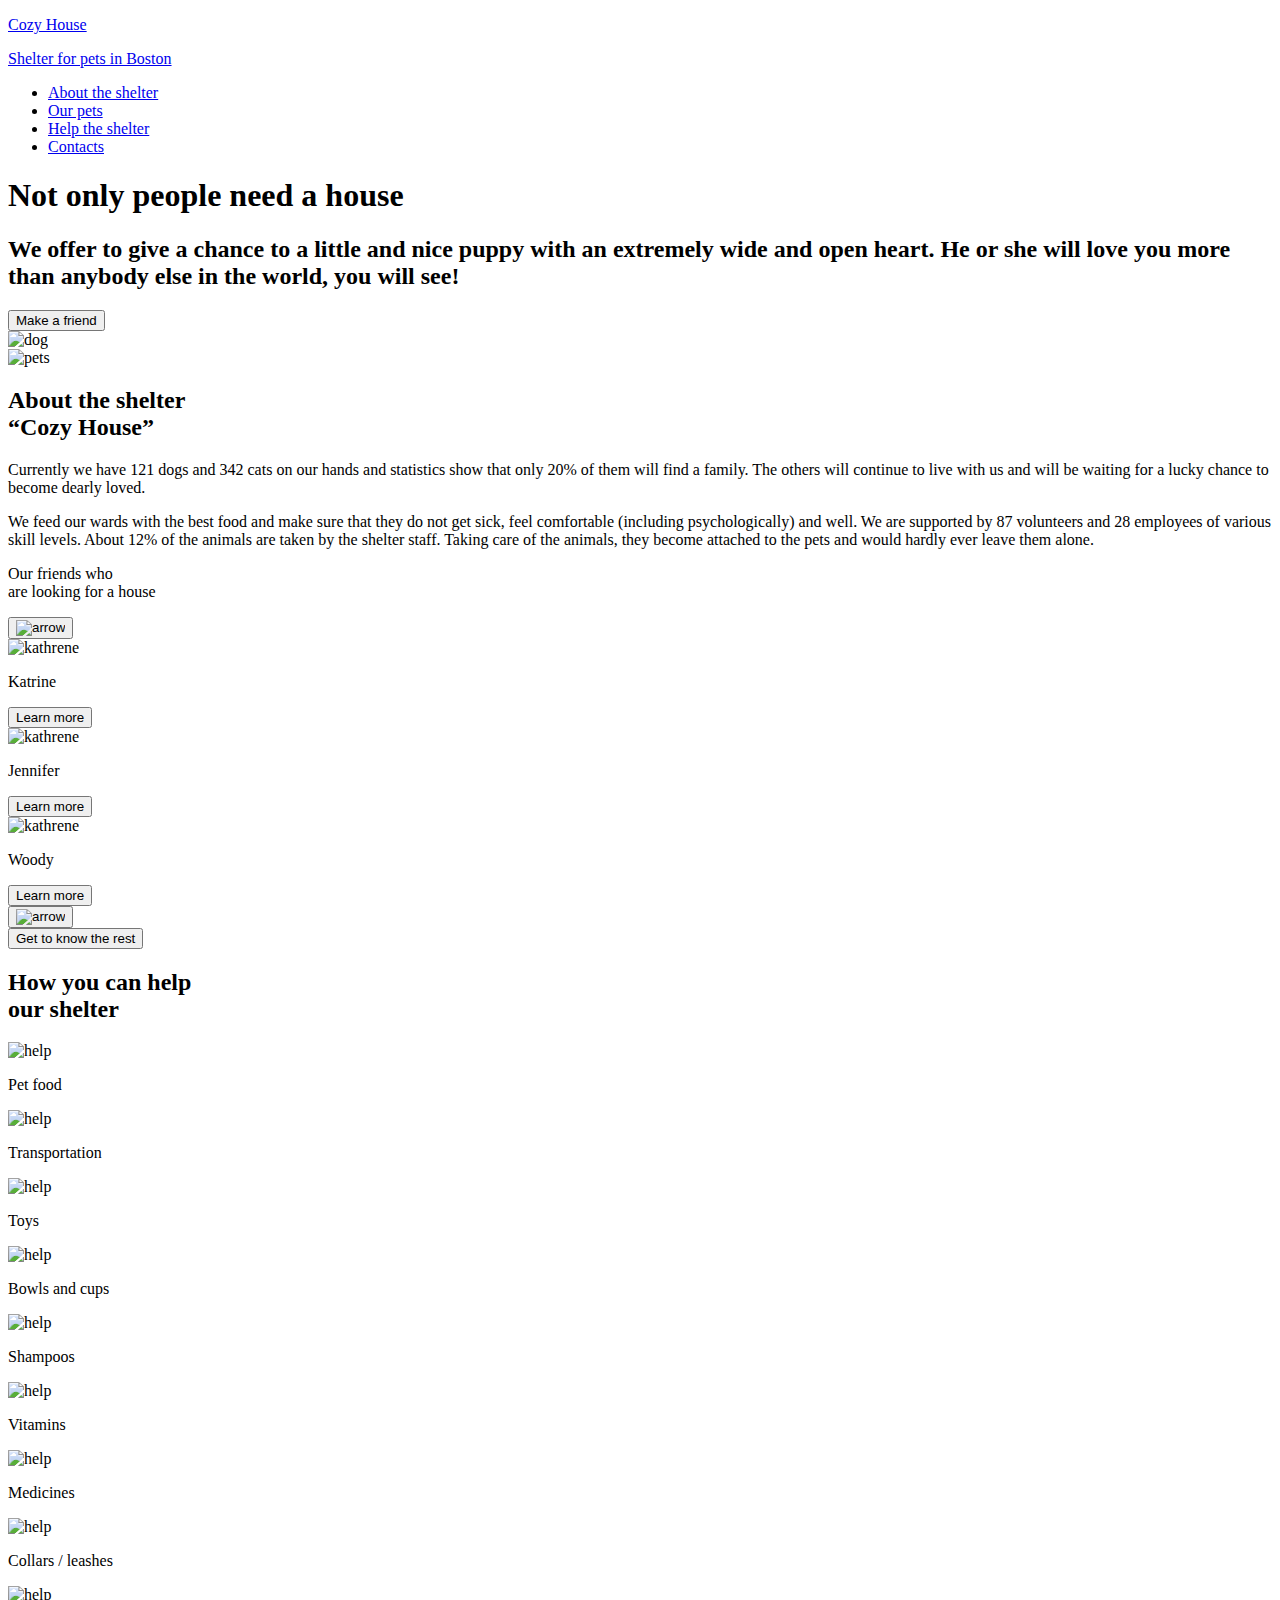
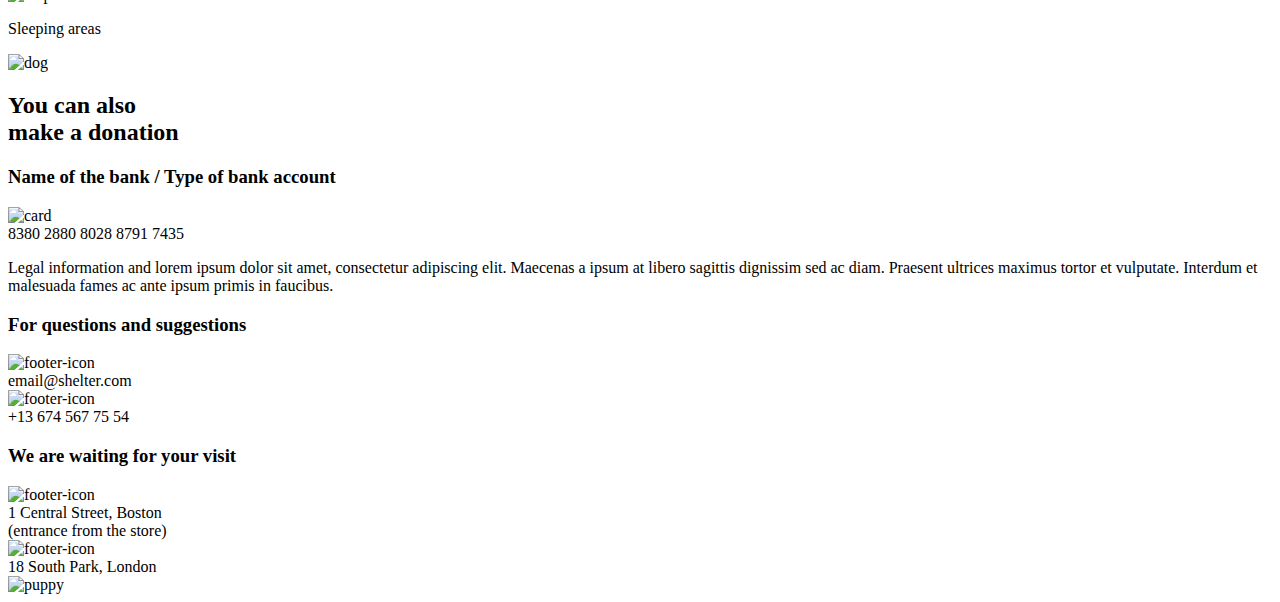
==== index.html @ 0cbd558f "Create index.html" ====
<!DOCTYPE html>
<html lang="en">

<head>
    <meta charset="UTF-8">
    <meta name="viewport" content="width=device-width, initial-scale=1.0">
    <link href="./styles/normalize.css" rel="stylesheet">
    <link href="./styles/theme.css" rel="stylesheet">
    <link href="./styles/global.css" rel="stylesheet">
    <link href="./font-faces.css" rel="stylesheet">
    <link href="./styles/breakpoints.css" rel="stylesheet">
    <link href="./index.css" rel="stylesheet">
    <link href="./styles/common.css" rel="stylesheet">
    <link rel="icon" href="./assets/cat.png" type="image/png">
    <title>Shelter</title>
</head>

<body>
    <div class="wrapper">
        <header class="header">
            <div class="header__container">
                <a href="#" class="header__logo">
                    <p class="header__logo-title">
                        Cozy House
                    </p>
                    <p class="header__logo-subtitle">
                        Shelter for pets in Boston
                    </p>
                </a>
                <nav class="header__navigation">
                    <ul class="header__list">
                        <li class="header__list-item">
                            <a href="#" class="header__link header__link-active">About the shelter</a>
                        </li>
                        <li class="header__list-item">
                            <a href="#" class="header__link">Our pets</a>
                        </li>
                        <li class="header__list-item">
                            <a href="#help" class="header__link">Help the shelter</a>
                        </li>
                        <li class="header__list-item">
                            <a href="#contacts" class="header__link">Contacts</a>
                        </li>
                    </ul>
                </nav>


                <div class="burger">
                    <div class="burger__btn">
                        <span class="burger__line"></span>
                        <span class="burger__line"></span>
                        <span class="burger__line"></span>
                    </div>
                    
                </div>

            </div>
        </header>


        <main class="content">

            <section class="need" id="need">
                <div class="need__container">
                    <div class="need__content">
                        <h1 class="need__title">
                            Not only people need a house
                        </h1>
                        <h2 class="need__about">
                            We offer to give a chance to a little and nice puppy with an extremely wide and open heart.
                            He or she will love you more than anybody else in the world, you will see!
                        </h2>
                        <button class="need__btn btn">

                                Make a friend
                                
                        </button>
                    </div>
                    <img src="./assets/start-screen-puppy.png" alt="dog" class="need__image">
                </div>
            </section>
            <section class="shelter">
                <div class="shelter__container">
                    <img src="./assets/about-pets.png" alt="pets" class="shelter__pets">
                    <div class="shelter__content">
                        <h2 class="shelter__title title">
                            About the shelter <br />
                            “Cozy House”
                        </h2>
                        <p class="shelter__about">
                            Currently we have 121 dogs and 342 cats on our hands and statistics show that only 20% of
                            them will find a family. The others will continue to live with us and will be waiting for a
                            lucky chance to become dearly loved.
                        </p>
                        <div class="shelter__about">
                            We feed our wards with the best food and make sure that they do not get sick, feel
                            comfortable (including psychologically) and well. We are supported by 87 volunteers and 28
                            employees of various skill levels. About 12% of the animals are taken by the shelter staff.
                            Taking care of the animals, they become attached to the pets and would hardly ever leave
                            them alone.
                        </div>
                    </div>
                </div>
            </section>
            <section class="friends" id="ourfriends">
                <div class="friends__container">
                    <p class="friends__title title">
                        Our friends who <br />
                        are looking for a house
                    </p>

                    <div class="friends__slider">
                        <button class="slider__next slider__btn round-btn">
                            
                            <img src="./assets/icons/Arrow1.png" alt="arrow" class="round-btn-image">
                   
                        </button>
                        <div class="friends__slider-inner">

                            <div class="pet__card">
                                <img src="./assets/pets-katrine.png" alt="kathrene" class="pet__card-image">
                                <div class="pet__card__content">
                                    <p class="pet__title">
                                        Katrine
                                    </p>
                                    <button class="pet__btn btn transparent-btn">
                                        Learn more
                                    </button>
                                </div>
                            </div>

                        
                            <div class="pet__card">
                                <img src="./assets/pets-jennifer.png" alt="kathrene" class="pet__card-image">
                                <div class="pet__card__content">
                                    <p class="pet__title">
                                        Jennifer
                                    </p>
                                    <button class="pet__btn btn transparent-btn">
                                        Learn more
                                    </button>
                                </div>
                            </div>


                            <div class="pet__card">
                                <img src="./assets/pets-woody.png" alt="kathrene" class="pet__card-image">
                                <div class="pet__card__content">

                                    <p class="pet__title">
                                        Woody
                                    </p>
                                    <button class="pet__btn btn transparent-btn">
                                        Learn more
                                    </button>
                                </div>
                            </div>                            

                        </div>

                        <button class="slider__prev slider__btn round-btn">
                        
                                <img src="./assets/icons/Arrow.png" alt="arrow" class="round-btn-image">
                        </button>
                        
                    </div>

                    <button class="friends__btn btn">

                            Get to know the rest
                        
                        </button>
                </div>

            </section>
            <section class="help" id="help">
                <div class="help__container">
                    <h2 class="help__title title">
                        How you can help <br />
                        our shelter
                    </h2>
                    <div class="help__cards">
                        <div class="help__card">
                            <img src="./assets/help/Vector.png" alt="help" class="help__card-img">
                            <p class="help__card-title">
                                Pet food
                            </p>
                        </div>


                        <div class="help__card">
                            <img src="./assets/help/transportation.png" alt="help" class="help__card-img">
                            <p class="help__card-title">
                                Transportation
                            </p>
                        </div>

                        <div class="help__card">
                            <img src="./assets/help/toys.png" alt="help" class="help__card-img">
                            <p class="help__card-title">
                                Toys
                            </p>
                        </div>


                        
                        <div class="help__card">
                            <img src="./assets/help/bowls-and-cups.png" alt="help" class="help__card-img">
                            <p class="help__card-title">
                                Bowls and cups
                            </p>
                        </div>


                        <div class="help__card">
                            <img src="./assets/help/shampoos.png" alt="help" class="help__card-img">
                            <p class="help__card-title">
                                Shampoos
                            </p>
                        </div>

                        
                        <div class="help__card">
                            <img src="./assets/help/vitamins.png" alt="help" class="help__card-img">
                            <p class="help__card-title">
                                Vitamins
                            </p>
                        </div>


                        <div class="help__card">
                            <img src="./assets/help/medicines.png" alt="help" class="help__card-img">
                            <p class="help__card-title">
                                Medicines
                            </p>
                        </div>


                        <div class="help__card">
                            <img src="./assets/help/collars-or-leashes.png" alt="help" class="help__card-img">
                            <p class="help__card-title">
                                Collars / leashes
                            </p>
                        </div>


                        <div class="help__card">
                            <img src="./assets/help/sleeping-area.png" alt="help" class="help__card-img">
                            <p class="help__card-title">
                                Sleeping areas
                            </p>
                        </div>


                    </div>
                </div>
            </section>

            <section class="donation">
                <div class="donation__container">
                    <img src="./assets/donation-dog.png" alt="dog" class="donation__image">
                    <div class="donation__content">

                        <h2 class="donation__title title">
                            You can also <br />
                            make a donation
                        </h2>
                        <h3 class="donation__subtitle subtitle">
                            Name of the bank / Type of bank account
                        </h3>
                        <div class="donation__btn">
                            <img src="./assets/icons/credit-card.png" alt="card" class="donation__icon">
                            <div class="donation__number">

                                    8380 2880 8028 8791 7435
                                
                            </div>
                        </div>

                        <p class="donation__about">
                            Legal information and lorem ipsum dolor sit amet, consectetur adipiscing elit. Maecenas a
                            ipsum at libero sagittis dignissim sed ac diam. Praesent ultrices maximus tortor et
                            vulputate. Interdum et malesuada fames ac ante ipsum primis in faucibus.
                        </p>
                    </div>

                </div>
            </section>
        

        </main>
        <footer class="footer" id="contacts">
            <div class="footer__container">
                <div class="footer__item">
                    <h3 class="footer__item-title">
                        For questions and suggestions
                    </h3>
                    <div class="footer__item-point point-1">
                        <img class="footer__item-icon" src="./assets/icons/icon-email.svg" alt="footer-icon" />
                        <div class="footer__item-text">
                            email@shelter.com
                        </div>
                    </div>
                    <div class="footer__item-point point-2">
                        <img class="footer__item-icon" src="./assets/icons/icon-phone.svg" alt="footer-icon" />
                        <div class="footer__item-text">
                            +13 674 567 75 54
                        </div>
                    </div>
                </div>


                <div class="footer__item">
                    <h3 class="footer__item-title">
                        We are waiting for your visit
                    </h3>
                    <div class="footer__item-point point-3">
                        <img class="footer__item-icon" src="./assets/icons/icon-marker.svg" alt="footer-icon" />
                        <div class="footer__item-text">
                                1 Central Street, Boston <br /> (entrance from the store)
                        </div>
                    </div>
                    <div class="footer__item-point point-4">
                        <img class="footer__item-icon" src="./assets/icons/icon-marker.svg" alt="footer-icon" />
                        <div class="footer__item-text">

                                18 South Park, London
                            
                        </div>
                    </div>
                </div>


                <img src="./assets/footer-puppy.png" alt="puppy" class="footer__image">
            </div>

        </footer>
      
    </div>
 
</body>

</html>
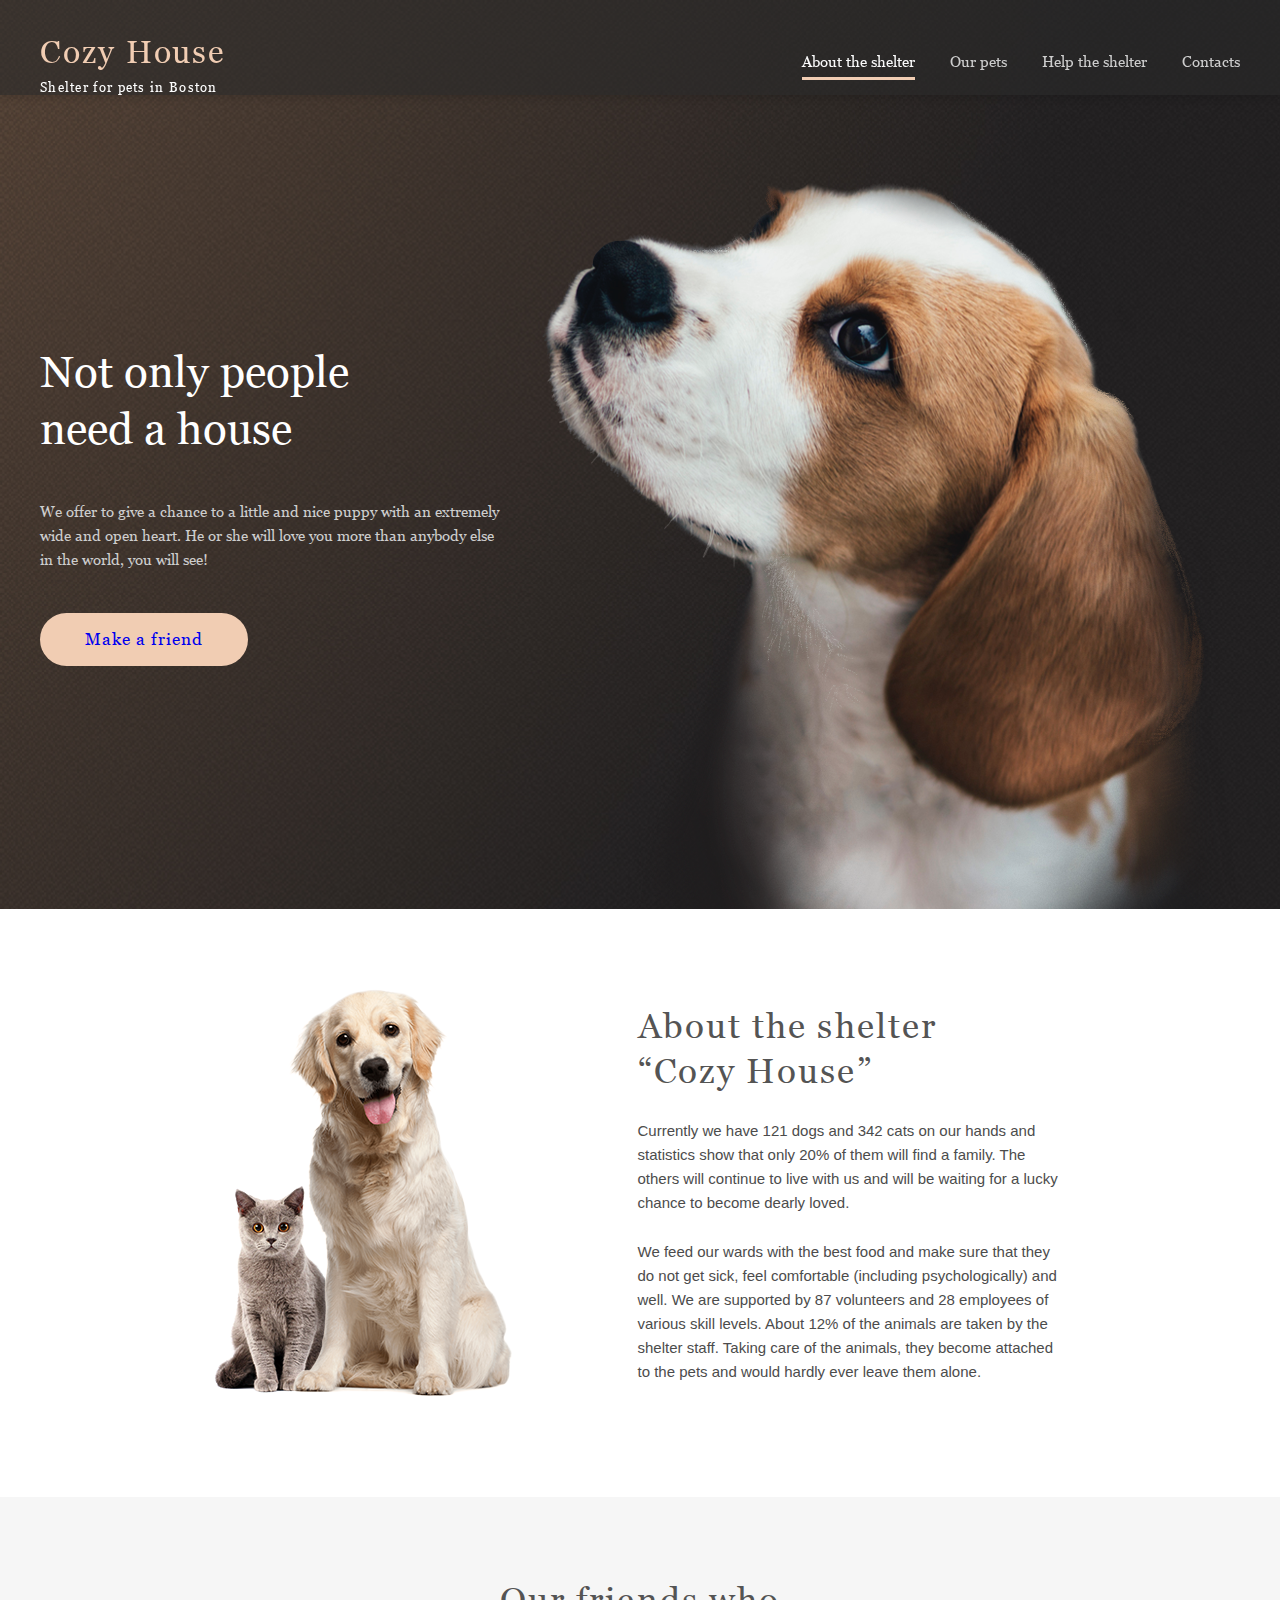
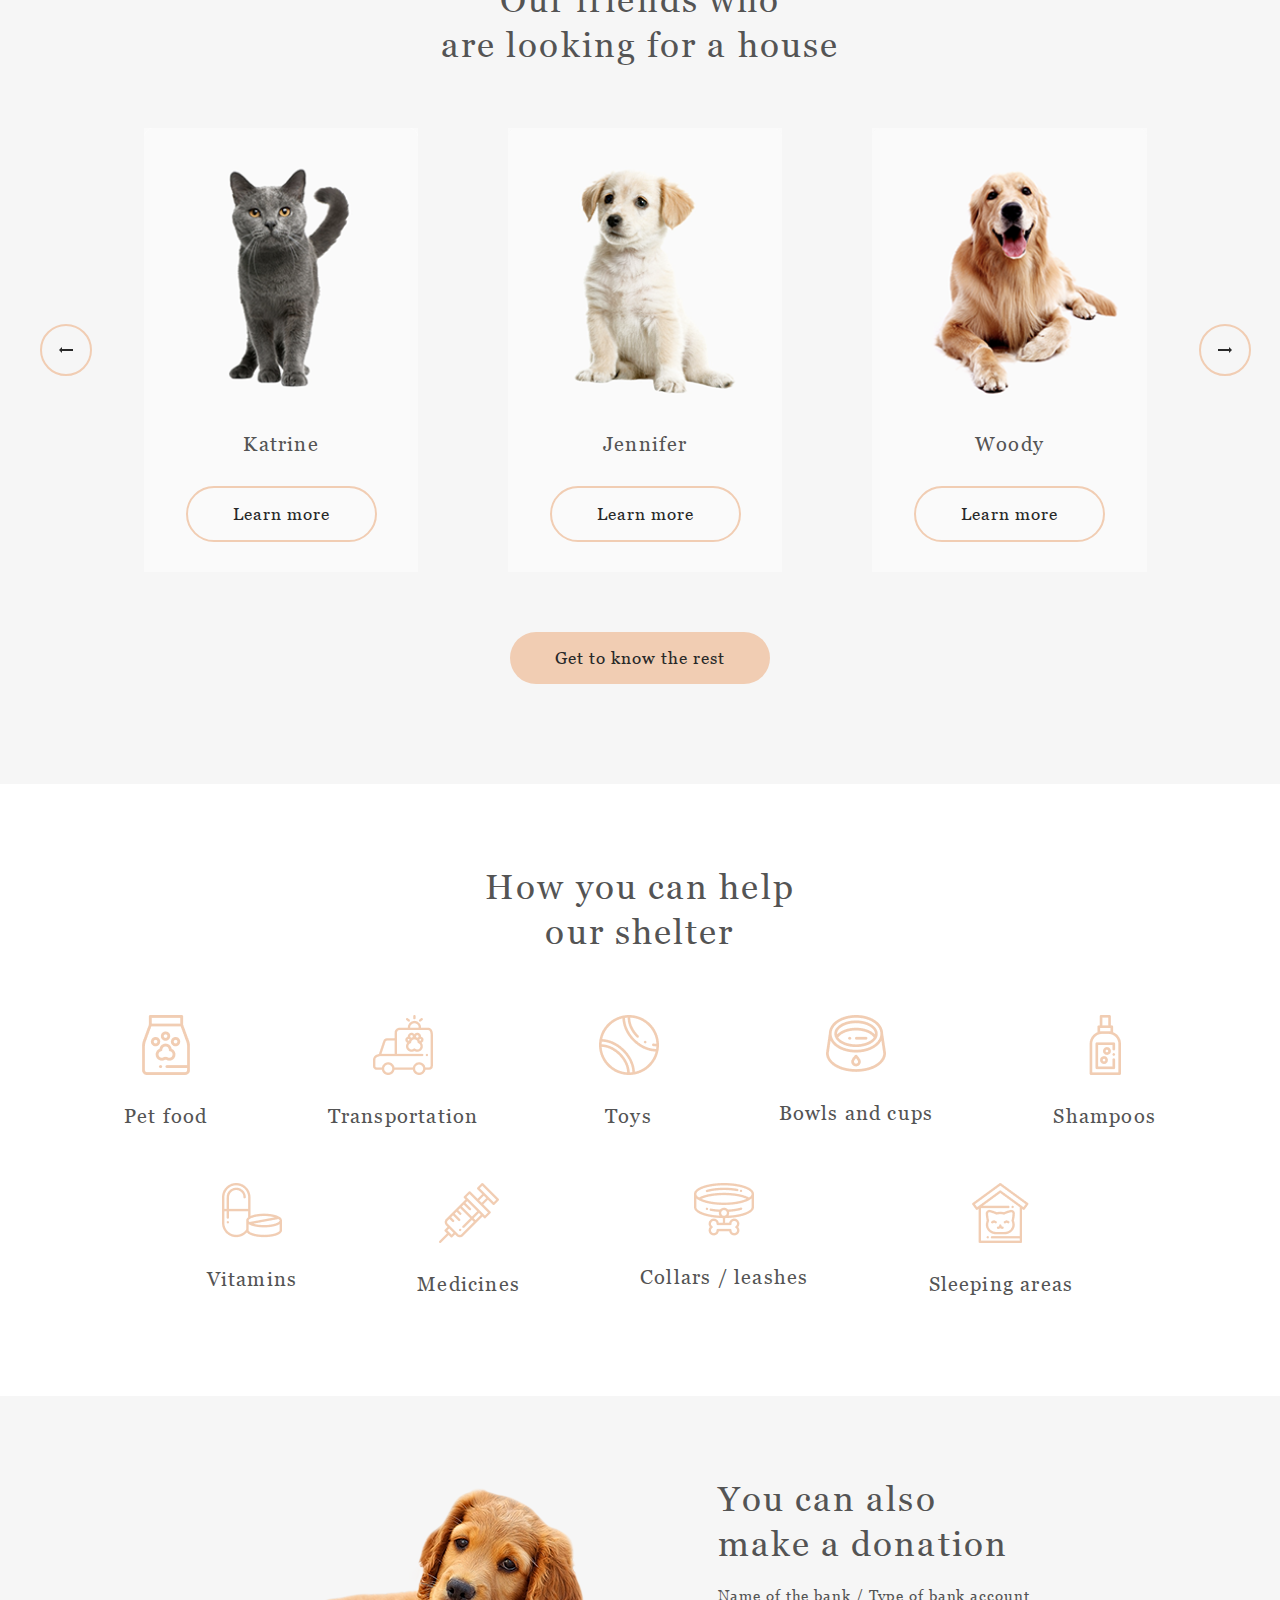
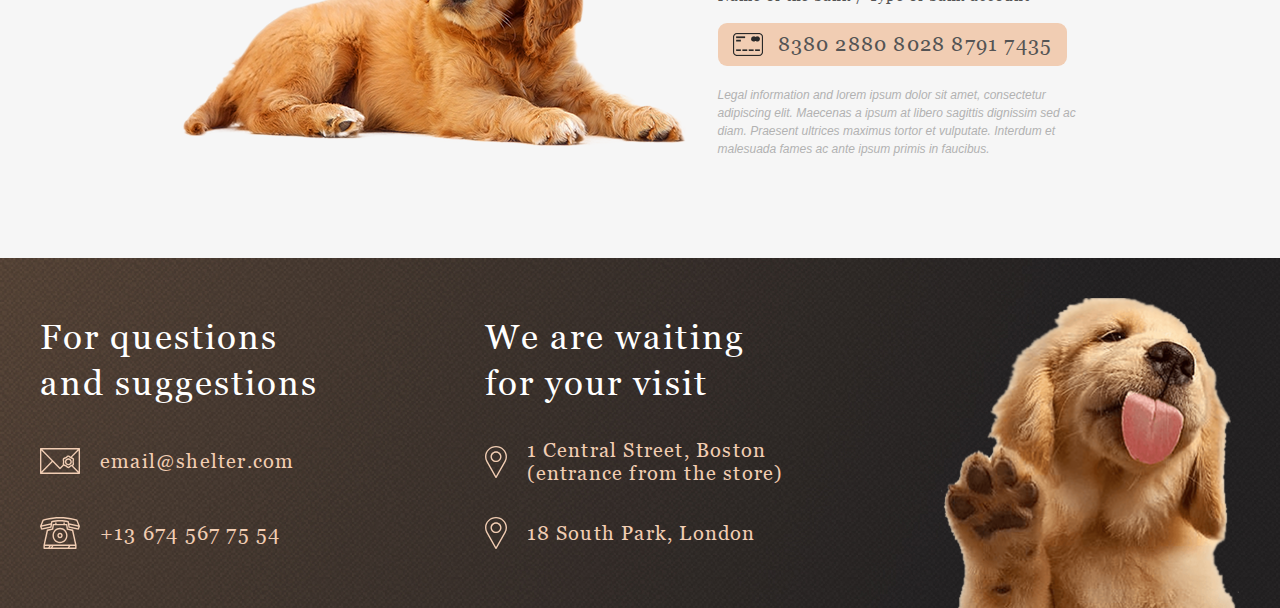
==== commit 0faace12: "Update index.html" ====
--- a/index.html
+++ b/index.html
@@ -16,6 +16,7 @@
 </head>
 
 <body>
+ 
     <div class="wrapper">
         <header class="header">
             <div class="header__container">
@@ -51,6 +52,8 @@
                         <span class="burger__line"></span>
                         <span class="burger__line"></span>
                     </div>
+                  
+                  
                     
                 </div>
 
@@ -71,9 +74,10 @@
                             He or she will love you more than anybody else in the world, you will see!
                         </h2>
                         <button class="need__btn btn">
+                            <a href="#ourfriends" class="need__link">
 
                                 Make a friend
-                                
+                            </a>
                         </button>
                     </div>
                     <img src="./assets/start-screen-puppy.png" alt="dog" class="need__image">
@@ -117,6 +121,8 @@
                         </button>
                         <div class="friends__slider-inner">
 
+
+
                             <div class="pet__card">
                                 <img src="./assets/pets-katrine.png" alt="kathrene" class="pet__card-image">
                                 <div class="pet__card__content">
@@ -129,6 +135,9 @@
                                 </div>
                             </div>
 
+
+
+
                         
                             <div class="pet__card">
                                 <img src="./assets/pets-jennifer.png" alt="kathrene" class="pet__card-image">
@@ -154,21 +163,30 @@
                                         Learn more
                                     </button>
                                 </div>
-                            </div>                            
-
-                        </div>
+                            </div>
+
+
+                            
+                            
+
+                        </div>
+
+
+                   
 
                         <button class="slider__prev slider__btn round-btn">
                         
+
                                 <img src="./assets/icons/Arrow.png" alt="arrow" class="round-btn-image">
                         </button>
                         
                     </div>
 
                     <button class="friends__btn btn">
+                        <a class="friends__link" href="./pets.html">
 
                             Get to know the rest
-                        
+                        </a>
                         </button>
                 </div>
 
@@ -271,9 +289,10 @@
                         <div class="donation__btn">
                             <img src="./assets/icons/credit-card.png" alt="card" class="donation__icon">
                             <div class="donation__number">
+                                <a href="#">
 
                                     8380 2880 8028 8791 7435
-                                
+                                </a>
                             </div>
                         </div>
 
@@ -298,13 +317,13 @@
                     <div class="footer__item-point point-1">
                         <img class="footer__item-icon" src="./assets/icons/icon-email.svg" alt="footer-icon" />
                         <div class="footer__item-text">
-                            email@shelter.com
+                            <a href="mailto:email@shelter.com">email@shelter.com</a>
                         </div>
                     </div>
                     <div class="footer__item-point point-2">
                         <img class="footer__item-icon" src="./assets/icons/icon-phone.svg" alt="footer-icon" />
                         <div class="footer__item-text">
-                            +13 674 567 75 54
+                          <a href="tel:+136745677554">+13 674 567 75 54</a>
                         </div>
                     </div>
                 </div>
@@ -317,15 +336,17 @@
                     <div class="footer__item-point point-3">
                         <img class="footer__item-icon" src="./assets/icons/icon-marker.svg" alt="footer-icon" />
                         <div class="footer__item-text">
+                            <a href="https://www.google.com/maps?q=1+Central+Street,+Boston+(entrance+from+the+store)" target="_blank">
                                 1 Central Street, Boston <br /> (entrance from the store)
+                            </a>
                         </div>
                     </div>
                     <div class="footer__item-point point-4">
                         <img class="footer__item-icon" src="./assets/icons/icon-marker.svg" alt="footer-icon" />
                         <div class="footer__item-text">
-
+                            <a href="https://www.google.com/maps?q=18+South+Park,+London" target="_blank">
                                 18 South Park, London
-                            
+                            </a>
                         </div>
                     </div>
                 </div>
@@ -342,3 +363,4 @@
 
 </html>
  
+
--- a/styles/theme.css
+++ b/styles/theme.css
@@ -0,0 +1,4 @@
+:root {
+    --white: #FFFFFF;
+  
+}--- a/styles/global.css
+++ b/styles/global.css
@@ -0,0 +1,25 @@
+
+body {
+       font-family: 'GeorgiaR', sans-serif;
+       background-color: var(--white);
+       font-size: 15px;
+     
+}
+.wrapper {
+    min-height: 100vh;
+    overflow: hidden;
+     display: flex;
+     flex-direction: column;
+}
+
+.content {
+    flex: 1 1 auto;
+}
+
+
+[class*="__container"] {
+  max-width: 1280px;
+    margin: 0 auto;
+    padding: 0 40px;
+    
+}
--- a/font-faces.css
+++ b/font-faces.css
@@ -0,0 +1,38 @@
+@font-face {
+   /* font-family: 'MyCustomFont'; */
+   font-family: 'GeorgiaR';
+    src: url('fonts/ofont.ru_Georgia.ttf') format('truetype');
+    font-weight: Regular;
+    font-style: normal;
+}
+@font-face {
+    font-family: 'ArialR';
+    src: url('fonts/ofont.ru_Georgia.ttf') format('truetype');
+    font-weight: Regular;
+    font-style: normal;
+}
+
+@font-face {
+    font-family: 'GeorgiaB';
+    src: url('fonts/ofont.ru_GeorgiaBold.ttf') format('truetype');
+    font-weight: Bold;
+    font-style: normal;
+}
+@font-face {
+    font-family: 'GeorgiaI';
+    src: url('fonts/ofont.ru_GeorgiaItalic.ttf') format('truetype');
+    font-weight: Italic;
+    font-style: normal;
+}
+@font-face {
+    font-family: 'ArialR';
+    src: url('fonts/ofont.ru_AriaII.ttf') format('truetype');
+    font-weight: Regular;
+    font-style: normal;
+}
+
+/*
+body {
+    font-family: 'MyCustomFont', sans-serif;
+}
+    */--- a/styles/breakpoints.css
+++ b/styles/breakpoints.css
@@ -0,0 +1,86 @@
+@media screen and (max-width: 768px) {
+
+
+    .need__container {
+        display: flex;
+        flex-direction: column;
+        row-gap: 100px;
+    }
+
+
+
+
+    .need__content {
+        padding: 150px 0px 0px 0px;
+        margin: 0 auto;
+
+    }
+
+    .need__btn {
+        margin: 0 auto;
+    }
+
+
+
+    .need__about {
+
+        margin-bottom: 0px;
+    }
+
+    .need__image {
+        margin-top: 0%;
+    }
+
+
+    /*
+    .need__title {}
+
+    .need__about {
+        font-weight: 400;
+        font-size: 15px;
+        line-height: 160%;
+        color: #cdcdcd;
+    }
+ */
+
+
+
+    [class*="__container"] {
+
+
+        max-width: 100%;
+        margin: 0 auto;
+        padding: 0 30px;
+    }
+
+}
+
+
+
+@media screen and (max-width: 375px) {
+    [class*="__container"] {
+        max-width: 100%;
+        margin: 0 auto;
+        padding: 0 20px;
+    }
+
+
+
+
+    .need__title {
+        font-weight: 400;
+        font-size: 25px;
+        line-height: 130%;
+        letter-spacing: 0.06em;
+        text-align: center;
+        color: #fff;
+    }
+
+    .need__about {
+        font-weight: 400;
+        font-size: 15px;
+        line-height: 160%;
+        text-align: center;
+        color: #cdcdcd;
+    }
+}--- a/index.css
+++ b/index.css
@@ -0,0 +1,838 @@
+html {
+    scroll-behavior: smooth;
+}
+
+.header {
+    position: fixed;
+    top: 0;
+    left: 0;
+    width: 100%;
+    background-color: rgba(41, 41, 41, 0.6); 
+    box-shadow: 0 4px 6px rgba(0, 0, 0, 0.1); 
+}
+
+.header__container {
+    height: 95px;
+    display: flex;
+    justify-content: space-between;
+    align-items: center;
+    position: relative;
+
+}
+
+.header__logo {
+    margin-top: auto;
+}
+
+.header__logo-title {
+    font-family: 'GeorgiaR';
+    font-weight: 400;
+    font-size: 32px;
+    line-height: 110%;
+    letter-spacing: 0.06em;
+    color: #f1cdb3;
+    white-space: nowrap;
+}
+
+.header__logo-subtitle {
+    font-weight: 400;
+    font-size: 13px;
+    letter-spacing: 0.1em;
+    color: #fff;
+    font-family: 'GeorgiaR';
+    margin-top: 10px;
+    white-space: nowrap;
+}
+
+.header__list {
+    display: flex;
+    column-gap: 35px;
+    padding: 46px 0px 20px 0px;
+}
+
+.header__link {
+    font-family: 'GeorgiaR';
+    font-weight: 400;
+    font-size: 15px;
+    line-height: 160%;
+    color: #cdcdcd;
+    text-decoration: none;  
+    position: relative; 
+    transition: 0.4s ease-in-out;
+}
+
+.header__link::after {
+    content: '';  
+    display: block; 
+    margin-top: 10px;  
+    background: #f1cdb3; 
+    height: 3px;  
+    width: 100%;  
+    position: absolute; 
+    left: 0;  
+    bottom: -10px;  
+    opacity: 0;
+    transition: opacity 0.4s ease-in-out;
+}
+
+.header__list-item .header__link-active {
+    color: #fafafa;
+}
+.header__list-item .header__link-active-dark {
+    color: #292929;
+}
+.header__link-active::after,
+.header__link-active-dark::after,
+.header__link:hover::after {
+    opacity: 1;
+}
+ 
+
+.burger {
+    display: none;
+
+
+}
+
+@media screen and (max-width: 700px) {
+
+    .header__navigation {
+        display: none;
+    }
+
+    .burger {
+        display: block;
+
+    }
+}
+
+
+.burger__btn {
+    display: flex;
+    flex-direction: column;
+    row-gap: 9px;
+    width: 30px;
+    height: 22px;
+    cursor: pointer;
+    margin-top: 19px;
+}
+
+.burger__line {
+    border: 1px solid #f1cdb3;
+    width: 30px;
+
+}
+
+.burger__content {
+    overflow: hidden;
+    width: 320px;
+    background-color: #292929;
+    height: 100vh;
+    position: absolute;
+    top: 0;
+    right: 0;
+    z-index: -1;
+    transition: 0.5s ease-in-out;
+    transform: translateX(200%);
+}
+
+
+
+.burger__list {
+    display: flex;
+    flex-direction: column;
+    row-gap: 40px;
+    justify-content: center;
+    align-items: center;
+    height: 100%;
+}
+
+.burger__item {
+    font-weight: 400;
+    font-size: 32px;
+    line-height: 160%;
+}
+
+.burger__link {
+    text-decoration: none;
+    color: #cdcdcd;
+}
+.burger__line-black {
+border: 1px solid #000;
+}
+
+
+/*=========================================*/
+.need {
+    width: 100%;
+    height: auto;
+    background-image: url(./assets/Start\ screen.jpg);
+    background-size: cover;
+}
+
+.need__container {
+    display: flex;
+    justify-content: space-between;
+}
+
+.need__background {
+    position: absolute;
+    top: 0;
+    left: 0;
+    width: 100%;
+    height: 908px;
+    z-index: -1;
+}
+
+.need__content {
+    padding: 343px 0px 243px 0px;
+
+}
+
+.need__image {
+    margin-top: auto;
+    max-width: 698px;
+    object-fit: contain;
+
+    width: 59.5%;
+}
+
+@media screen and (max-width: 768px) {
+    .need__content {
+        padding: 150px 0px 0px 0px;
+        margin: 0 auto;
+
+    }
+
+    .need__image {
+        width: 80%;
+        margin-left: auto;
+    }
+
+}
+
+/*.need__btn {}*/
+
+
+
+.need__title {
+    font-weight: 400;
+    font-size: 44px;
+    line-height: 130%;
+    color: #fff;
+
+    max-width: 310px;
+    margin-bottom: 42px;
+}
+
+.need__about {
+    font-weight: 400;
+    font-size: 15px;
+    line-height: 160%;
+    color: #cdcdcd;
+
+    max-width: 460px;
+    margin-bottom: 42px;
+}
+
+
+
+
+@media screen and (max-width: 375px) {
+    [class*="__container"] {
+        max-width: 100%;
+        margin: 0 auto;
+        padding: 0 10px;
+    }
+
+
+    .need__title {
+        font-weight: 400;
+        font-size: 25px;
+        line-height: 130%;
+        letter-spacing: 0.06em;
+        text-align: center;
+        color: #fff;
+        max-width: 80%;
+        margin: 0 auto;
+
+    }
+
+    .need__about {
+        font-weight: 400;
+        font-size: 15px;
+        line-height: 160%;
+        text-align: center;
+        color: #cdcdcd;
+        max-width: 100%;
+        margin-top: 42px;
+    }
+
+    .need__image {
+        width: 87%;
+    }
+
+    .burger__btn {
+        margin-right: 10px;
+        margin-top: 30px;
+    }
+
+    .header__logo {
+        margin-left: 10px;
+    }
+}
+
+
+
+.shelter {
+    padding: 80px 0px 100px 0px;
+}
+
+.shelter__container {
+    display: flex;
+    justify-content: center;
+    column-gap: 125px;
+
+}
+
+.shelter__pets {
+    object-fit: contain;
+    width: 25%;
+}
+
+@media screen and (max-width: 768px) {
+    .shelter__container {
+        flex-direction: column-reverse;
+        align-items: center;
+        column-gap: 0px;
+    }
+
+    .shelter__pets {
+        margin-top: 80px;
+        width: 43%;
+    }
+}
+
+.shelter__content {
+    display: flex;
+    flex-direction: column;
+    row-gap: 25px;
+
+}
+
+.shelter__title {
+    padding-top: 14px;
+}
+
+.shelter__about {
+    max-width: 430px;
+    font-family: 'Arial', sans-serif;
+    font-weight: 400;
+    font-size: 15px;
+    line-height: 160%;
+    color: #4c4c4c;
+}
+
+@media screen and (max-width: 375px) {
+
+    .shelter {
+        padding: 28px 0px 42px 0px;
+    }
+
+
+    .shelter__pets {
+        width: 86%;
+        margin-top: 42px;
+    }
+
+    .shelter__content {
+        row-gap: 0px;
+    }
+
+    .shelter__title {
+        margin-bottom: 25px;
+
+
+    }
+
+    .shelter__about:not(:last-child) {
+        margin-bottom: 22px;
+    }
+
+    .shelter__about {
+        padding: 0 15px;
+        text-align: justify;
+    }
+}
+
+
+
+
+
+
+
+.friends {
+    padding: 80px 0px 100px 0;
+    background: #f6f6f6;
+
+}
+
+.friends__container {
+    display: flex;
+    flex-direction: column;
+    row-gap: 60px;
+    justify-content: center;
+    align-items: space-between;
+
+}
+
+.friends__title {
+    font-size: 35px;
+    line-height: 130%;
+    letter-spacing: 0.06em;
+    text-align: center;
+    color: #545454;
+
+}
+.friends__link {
+    color: #292929;
+}
+
+@media screen and (max-width: 375px) {
+    .friends__title {
+        margin-bottom: 42px;
+    }
+}
+
+.friends__slider {
+    display: flex;
+    align-items: center;
+    column-gap: 52px;
+    justify-content: space-between;
+ 
+}
+
+.friends__slider-inner {
+    display: flex;
+    column-gap: 90px;
+    justify-content: center;
+
+}
+
+@media screen and (max-width: 950px) {
+    .friends__slider {
+        column-gap: 12px;
+    }
+
+    .friends__slider-inner {
+        column-gap: 40px;
+        justify-content: space-between;
+        width: 100%;
+    }
+}
+
+@media screen and (max-width: 768px) {
+    .friends__slider-inner {
+        display: flex;
+        flex-direction: column;
+    }
+}
+
+.friends__btn {
+    align-self: center;
+}
+
+@media screen and (max-width: 505px) {
+
+    .friends {
+        padding: 42px 0px 42px 0;
+    }
+
+    .friends__slider {
+        flex-wrap: wrap;
+    }
+
+    .friends__slider-inner {
+        order: 1;
+        width: 100%;
+        max-width: 100%;
+        position: relative;
+        bottom: 30px;
+    }
+
+    .slider__btn {
+        order: 2;
+        margin-bottom: 20px;
+        margin-left: auto;
+        margin-right: auto;
+    }
+
+
+    .friends__container {
+        row-gap: 42px;
+    }
+ 
+}
+
+/*=================================*/
+
+.help {
+    padding: 80px 0px 100px 0px;
+    background-color: #fff;
+}
+
+.help__title {
+    text-align: center;
+    margin-bottom: 60px;
+}
+
+.help__cards {
+    display: flex;
+    flex-wrap: wrap;
+    column-gap: 120px;
+    row-gap: 55px;
+    justify-content: center;
+    max-width: 1126px;
+    margin: 0 auto;
+
+
+}
+
+@media screen and (max-width: 768px) {
+    .help__cards {
+        display: grid;
+        column-gap: 0;
+        grid-template-columns: repeat(3, 1fr);
+    }
+}
+
+@media screen and (max-width: 505px) {
+    .help__cards {
+        display: grid;
+        column-gap: 0;
+        grid-template-columns: repeat(2, 1fr);
+    }
+}
+
+.help__card {
+    text-align: center;
+
+}
+
+.help__card-title {
+    font-weight: 400;
+    font-size: 20px;
+    line-height: 115%;
+    letter-spacing: 0.06em;
+
+    color: #545454;
+
+}
+
+.help__card-img {
+    text-align: center;
+    margin-bottom: 30px;
+}
+
+
+
+
+@media screen and (max-width: 375px) {
+    .help__card-title {
+        font-size: 15px;
+        white-space: nowrap;
+    }
+
+
+    .help__card-img {
+        text-align: center;
+        margin-bottom: 20px;
+        width: 50px;
+        height: 50px;
+        object-fit: contain;
+    }
+
+    .help__title {
+        margin-bottom: 42px;
+    }
+
+
+    .help {
+        padding: 42px 0px 42px 0px;
+
+    }
+
+    .help__cards {
+        row-gap: 30px;
+    }
+}
+
+
+
+/*===============================================================*/
+
+.donation {
+    background-color: #F6F6F6;
+    padding: 80px 0px 100px 0px;
+
+}
+
+.donation__container {
+    display: flex;
+    justify-content: center;
+    column-gap: 30px;
+
+}
+
+.donation__btn {
+    padding: 10px 15px;
+    border-radius: 9px;
+    background-color: #F1CDB3;
+    align-self: flex-start;
+    display: flex;
+    column-gap: 15px;
+    cursor: pointer;
+
+}
+
+.donation__number {
+    font-weight: 400;
+    font-size: 20px;
+    line-height: 115%;
+    letter-spacing: 0.06em;
+    color: #545454;
+}
+.donation__number a {
+    color: #545454;
+}
+.donation__about {
+    font-family: 'Arial';
+    font-style: italic;
+    font-weight: 400;
+    font-size: 12px;
+    line-height: 150%;
+    color: #b2b2b2;
+    max-width: 380px;
+}
+
+.donation__content {
+    display: flex;
+    flex-direction: column;
+    row-gap: 20px;
+}
+
+.donation__image {
+    object-fit: contain;
+}
+
+
+@media screen and (max-width: 768px) {
+    .donation__container {
+        flex-direction: column-reverse;
+        align-items: center;
+    }
+
+    .donation__image {
+        margin-top: 60px;
+    }
+}
+
+
+
+
+
+
+@media screen and (max-width: 400px) {
+    .donation__number {
+        font-size: 15px;
+    }
+
+    .donation__title,
+    .donation__subtitle {
+        text-align: center;
+    }
+
+    .donation__about {
+        text-align: justify;
+    }
+
+    .donation__subtitle {
+        white-space: nowrap;
+    }
+
+    .donation {
+
+        padding: 42px 0px 42px 0;
+    }
+
+    .donation__btn {
+        margin: 0 auto;
+    }
+
+    .donation__image {
+        margin-top: 42px;
+        width: 90%;
+    }
+}
+
+/*===================================================*/
+.footer {
+    width: 100%;
+    height: auto;
+    background-image: url(./assets/Start\ screen.jpg);
+    background-size: cover;
+}
+
+.footer__container {
+    display: flex;
+    justify-content: space-between;
+    min-height: 350px;
+    column-gap: 10px;
+}
+
+.footer__item {
+    padding: 56px 0px 0px 0px;
+    display: flex;
+    flex-direction: column;
+}
+
+.footer__item-title {
+    font-weight: 400;
+    font-size: 35px;
+    line-height: 130%;
+    letter-spacing: 0.06em;
+    color: #fff;
+    max-width: 288px;
+}
+
+.footer__item-point {
+    display: flex;
+    column-gap: 20px;
+    align-items: center;
+}
+
+/*.footer__item-icon {}*/
+
+.footer__item-text {
+    font-weight: 400;
+    font-size: 20px;
+    line-height: 115%;
+    letter-spacing: 0.06em;
+    color: #f1cdb3;
+}
+.footer__item-text a {
+    color: #f1cdb3;
+}
+.footer__image {
+    margin-top: auto;
+    object-fit: contain;
+}
+
+.point-1,
+.point-2 {
+    margin-top: 40px;
+}
+
+.point-3 {
+    margin-top: 34px;
+}
+
+.point-4 {
+    margin-top: 32px;
+}
+
+@media screen and (max-width: 950px) {
+    .footer__container {
+        display: grid;
+        grid-template-columns: repeat(2, 1fr);
+        align-items: space-between;
+        width: 100%;
+        row-gap: 65px;
+
+        padding: 0 64px;
+    }
+    .footer__item:nth-child(1) {
+        grid-column: span 1;
+
+        margin-right: auto;
+
+
+        padding: 30px 0px 0px 0px;
+    }
+
+    .footer__item:nth-child(2) {
+        grid-column: span 1;
+
+        margin-left: auto;
+
+
+        padding: 30px 0px 0px 0px;
+    }
+
+    .footer__image {
+        justify-self: center;
+        grid-column: span 2;
+    }
+}
+
+
+
+@media screen and (max-width: 700px) {
+   
+     .footer__container {
+         display: flex;
+         flex-direction: column;
+        align-items: center;
+        justify-content: center;
+        row-gap: 40px;
+
+     }
+       
+     .footer__item {
+        margin-left: 0;
+        margin-right: 0;
+        width: 100%;
+       display: flex;
+       flex-direction: column;
+       row-gap: 40px;
+ 
+      
+     }
+.footer__item  {
+    padding: 0px 0px 0px 0px ;
+}
+     .point-1, .point-2, .point-3, .point-4 {
+        margin-top: 0;
+     }
+
+     .footer__container {
+       padding: 0px 10px 0px 10px;
+        row-gap: 0;
+      /*  padding: 0px 10px; */
+
+     }
+
+     
+.footer__item-title {
+padding-top: 6px;
+font-size: 25px;
+ margin-bottom: 40px;
+ max-width: 90%;
+ width: 100%;
+ margin: 0 auto;
+ text-align: center;
+}
+
+.footer__image {
+    margin-top: 40px;
+    width: 85%;
+    
+}
+.footer__item-point {
+    margin: 0 auto;
+}
+}
+*/
+.need__link {
+ color: #292929;
+}--- a/styles/common.css
+++ b/styles/common.css
@@ -0,0 +1,155 @@
+.title {
+    font-size: 35px;
+    line-height: 130%;
+    letter-spacing: 0.06em;
+    color: #545454;
+}
+
+@media screen and (max-width: 375px) {
+
+    .title {
+       /* margin-bottom: 25px; */
+
+
+        font-size: 25px;
+        line-height: 130%;
+        letter-spacing: 0.06em;
+        text-align: center;
+    }
+}
+
+
+.subtitle {
+    font-weight: 400;
+    font-size: 15px;
+    line-height: 110%;
+    letter-spacing: 0.06em;
+    color: #545454;
+}
+@media screen and (max-width: 375px) {
+.subtitle {
+    letter-spacing: 0;
+}
+}
+.btn {
+    padding: 15px 45px;
+    border-radius: 100px;
+    background: #f1cdb3;
+    cursor: pointer;
+    display: flex;
+    align-items: center;
+    justify-content: center;
+    font-size: 17px;
+    line-height: 130%;
+    letter-spacing: 0.06em;
+    color: #292929;
+    transition: 0.4s ease-in-out;
+}
+
+
+/*
+.round-btn {
+    padding: 23px 19px;
+    border-radius: 50%;
+    display: flex;
+    align-items: center;
+    justify-content: center;
+    border: 2px solid #f1cdb3;
+    transition: 0.4s ease-in-out;
+    width: 52px;
+    height: 52px;
+    object-fit: contain;
+}
+    */
+
+
+.round-btn {
+    padding: 23px 19px;
+    border-radius: 50%;
+    display: flex;
+    align-items: center;
+    justify-content: center;
+    border: 2px solid #f1cdb3;
+    transition: 0.4s ease-in-out;
+    width: 52px;
+    height: 52px;
+}
+
+
+.round-btn img {
+    width: 14px;
+    height: 6px;
+    flex-shrink: 0;
+    min-width: 14px
+}
+
+.btn:hover,
+.round-btn:hover {
+    background-color: #fddcc4;
+}
+
+.transparent-btn {
+    border: 2px solid #f1cdb3;
+    background-color: transparent;
+
+}
+
+.pet__card {
+    background-color: #FAFAFA;
+    transition: 0.4s ease-in-out;
+}
+.pet__card-image {
+    width: 100%;
+}
+
+.pet__card:hover {
+    background-color: #e7e7e7;
+}
+
+@media screen and (max-width: 1250px) {
+    .pet__card:nth-child(3) {
+        display: none;
+    }
+}
+
+.pet__card__content {
+    padding: 30px 41.5px;
+}
+
+@media screen and (max-width: 768px) {
+    .pet__card:nth-child(2) {
+        display: none;
+    }
+
+    .pet__card, .pet__card-item {
+        justify-content: center;
+        cursor: pointer;
+        align-items: center;
+        
+        text-align: center;
+    }
+
+}
+
+.pet__title {
+    font-weight: 400;
+    font-size: 20px;
+    letter-spacing: 0.06em;
+    text-align: center;
+    color: #545454;
+    margin-bottom: 30px;
+}
+
+@media screen and (max-width: 375px) {
+    .pet__title {
+        margin-bottom: 30px;
+    }
+}
+
+.pet__btn {
+    margin: 0 auto;
+    white-space: nowrap;
+}
+
+
+ 